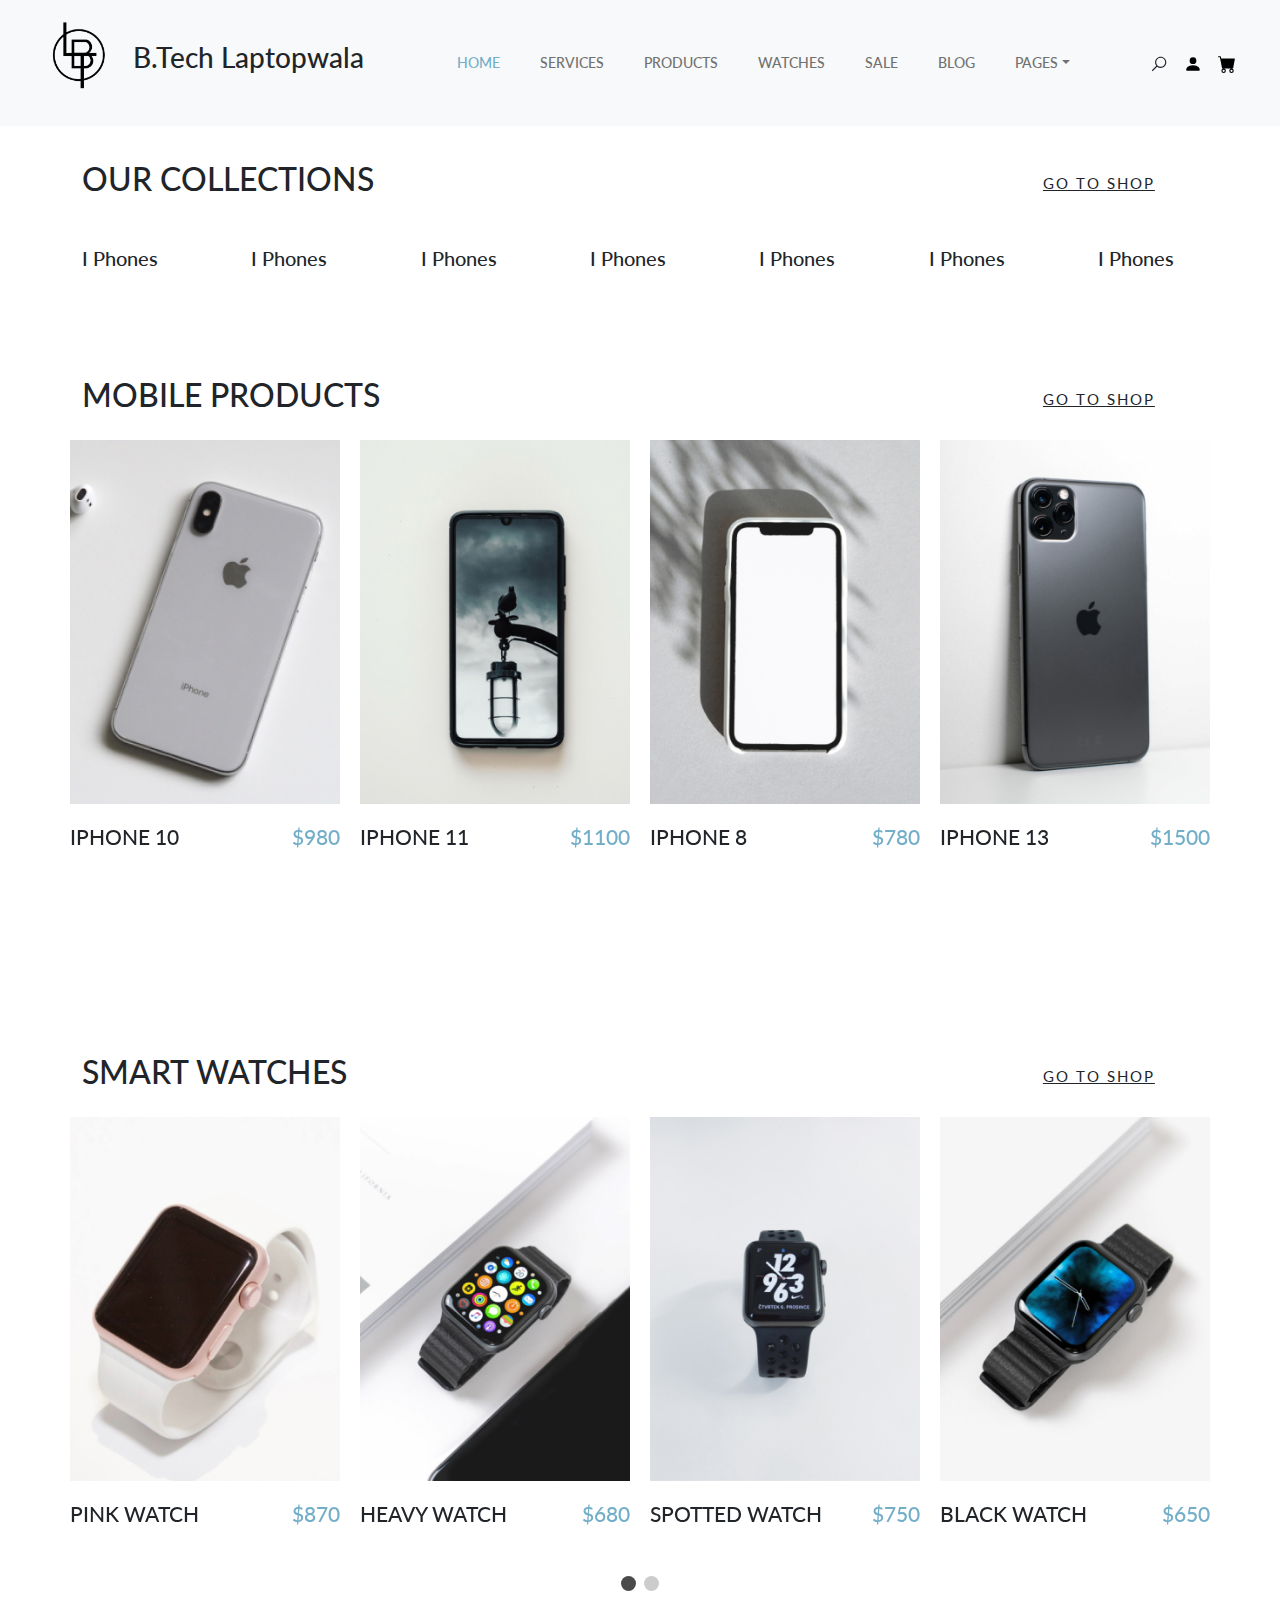
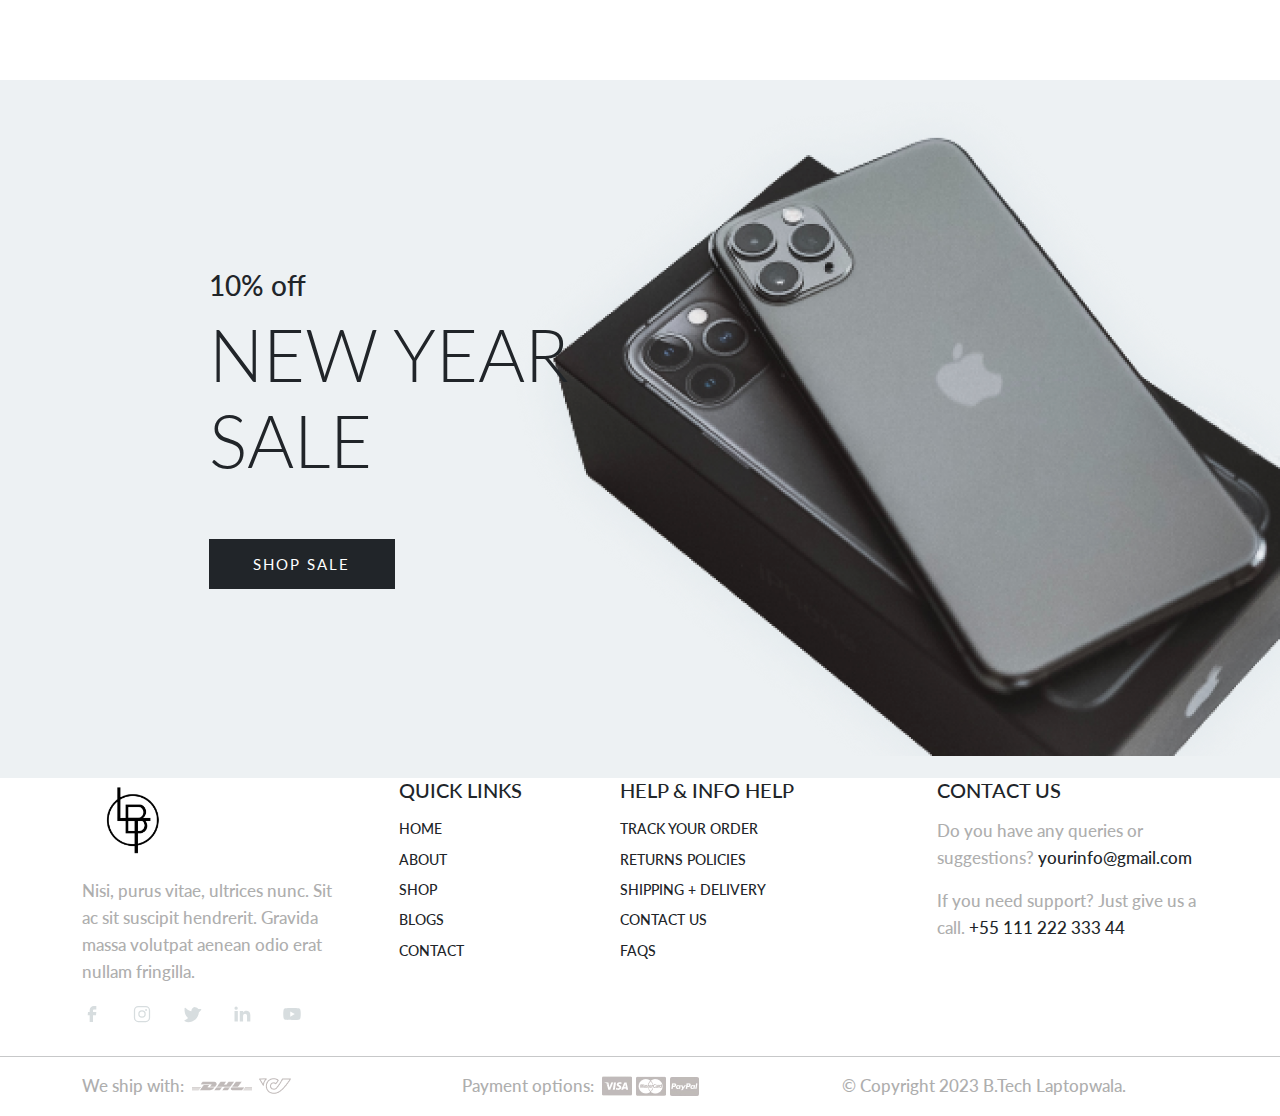
==== productList.html @ 46a58817 "product page updates" ====
<!DOCTYPE html>
<html>
  <head>
    <title>B.tech Laptopwala</title>
    <meta charset="utf-8" />
    <meta http-equiv="X-UA-Compatible" content="IE=edge" />
    <meta name="viewport" content="width=device-width, initial-scale=1.0" />
    <meta name="format-detection" content="telephone=no" />
    <meta name="apple-mobile-web-app-capable" content="yes" />
    <meta name="author" content="" />
    <meta name="keywords" content="" />
    <meta name="description" content="" />
    <link rel="stylesheet" type="text/css" href="css/bootstrap.min.css" />
    <link rel="stylesheet" type="text/css" href="style.css" />
    <link
      rel="stylesheet"
      href="https://cdn.jsdelivr.net/npm/swiper@9/swiper-bundle.min.css"
    />

    <link rel="preconnect" href="https://fonts.googleapis.com" />
    <link rel="preconnect" href="https://fonts.gstatic.com" crossorigin />
    <link
      href="https://fonts.googleapis.com/css2?family=Jost:wght@300;400;500&family=Lato:wght@300;400;700&display=swap"
      rel="stylesheet"
    />
    <!-- script
    ================================================== -->
    <script src="js/modernizr.js"></script>
  </head>
  <body
    data-bs-spy="scroll"
    data-bs-target="#navbar"
    data-bs-root-margin="0px 0px -40%"
    data-bs-smooth-scroll="true"
    tabindex="0"
  >
    <svg xmlns="http://www.w3.org/2000/svg" style="display: none">
      <symbol
        id="search"
        xmlns="http://www.w3.org/2000/svg"
        viewBox="0 0 32 32"
      >
        <title>Search</title>
        <path
          fill="currentColor"
          d="M19 3C13.488 3 9 7.488 9 13c0 2.395.84 4.59 2.25 6.313L3.281 27.28l1.439 1.44l7.968-7.969A9.922 9.922 0 0 0 19 23c5.512 0 10-4.488 10-10S24.512 3 19 3zm0 2c4.43 0 8 3.57 8 8s-3.57 8-8 8s-8-3.57-8-8s3.57-8 8-8z"
        />
      </symbol>
      <symbol xmlns="http://www.w3.org/2000/svg" id="user" viewBox="0 0 16 16">
        <path
          d="M3 14s-1 0-1-1 1-4 6-4 6 3 6 4-1 1-1 1H3Zm5-6a3 3 0 1 0 0-6 3 3 0 0 0 0 6Z"
        />
      </symbol>
      <symbol xmlns="http://www.w3.org/2000/svg" id="cart" viewBox="0 0 16 16">
        <path
          d="M0 1.5A.5.5 0 0 1 .5 1H2a.5.5 0 0 1 .485.379L2.89 3H14.5a.5.5 0 0 1 .491.592l-1.5 8A.5.5 0 0 1 13 12H4a.5.5 0 0 1-.491-.408L2.01 3.607 1.61 2H.5a.5.5 0 0 1-.5-.5zM5 12a2 2 0 1 0 0 4 2 2 0 0 0 0-4zm7 0a2 2 0 1 0 0 4 2 2 0 0 0 0-4zm-7 1a1 1 0 1 1 0 2 1 1 0 0 1 0-2zm7 0a1 1 0 1 1 0 2 1 1 0 0 1 0-2z"
        />
      </symbol>
      <svg
        xmlns="http://www.w3.org/2000/svg"
        id="chevron-left"
        viewBox="0 0 16 16"
      >
        <path
          fill-rule="evenodd"
          d="M11.354 1.646a.5.5 0 0 1 0 .708L5.707 8l5.647 5.646a.5.5 0 0 1-.708.708l-6-6a.5.5 0 0 1 0-.708l6-6a.5.5 0 0 1 .708 0z"
        />
      </svg>
      <symbol
        xmlns="http://www.w3.org/2000/svg"
        id="chevron-right"
        viewBox="0 0 16 16"
      >
        <path
          fill-rule="evenodd"
          d="M4.646 1.646a.5.5 0 0 1 .708 0l6 6a.5.5 0 0 1 0 .708l-6 6a.5.5 0 0 1-.708-.708L10.293 8 4.646 2.354a.5.5 0 0 1 0-.708z"
        />
      </symbol>
      <symbol
        xmlns="http://www.w3.org/2000/svg"
        id="cart-outline"
        viewBox="0 0 16 16"
      >
        <path
          d="M0 1.5A.5.5 0 0 1 .5 1H2a.5.5 0 0 1 .485.379L2.89 3H14.5a.5.5 0 0 1 .49.598l-1 5a.5.5 0 0 1-.465.401l-9.397.472L4.415 11H13a.5.5 0 0 1 0 1H4a.5.5 0 0 1-.491-.408L2.01 3.607 1.61 2H.5a.5.5 0 0 1-.5-.5zM3.102 4l.84 4.479 9.144-.459L13.89 4H3.102zM5 12a2 2 0 1 0 0 4 2 2 0 0 0 0-4zm7 0a2 2 0 1 0 0 4 2 2 0 0 0 0-4zm-7 1a1 1 0 1 1 0 2 1 1 0 0 1 0-2zm7 0a1 1 0 1 1 0 2 1 1 0 0 1 0-2z"
        />
      </symbol>
      <symbol
        xmlns="http://www.w3.org/2000/svg"
        id="quality"
        viewBox="0 0 16 16"
      >
        <path
          d="M9.669.864 8 0 6.331.864l-1.858.282-.842 1.68-1.337 1.32L2.6 6l-.306 1.854 1.337 1.32.842 1.68 1.858.282L8 12l1.669-.864 1.858-.282.842-1.68 1.337-1.32L13.4 6l.306-1.854-1.337-1.32-.842-1.68L9.669.864zm1.196 1.193.684 1.365 1.086 1.072L12.387 6l.248 1.506-1.086 1.072-.684 1.365-1.51.229L8 10.874l-1.355-.702-1.51-.229-.684-1.365-1.086-1.072L3.614 6l-.25-1.506 1.087-1.072.684-1.365 1.51-.229L8 1.126l1.356.702 1.509.229z"
        />
        <path
          d="M4 11.794V16l4-1 4 1v-4.206l-2.018.306L8 13.126 6.018 12.1 4 11.794z"
        />
      </symbol>
      <symbol
        xmlns="http://www.w3.org/2000/svg"
        id="price-tag"
        viewBox="0 0 16 16"
      >
        <path
          d="M6 4.5a1.5 1.5 0 1 1-3 0 1.5 1.5 0 0 1 3 0zm-1 0a.5.5 0 1 0-1 0 .5.5 0 0 0 1 0z"
        />
        <path
          d="M2 1h4.586a1 1 0 0 1 .707.293l7 7a1 1 0 0 1 0 1.414l-4.586 4.586a1 1 0 0 1-1.414 0l-7-7A1 1 0 0 1 1 6.586V2a1 1 0 0 1 1-1zm0 5.586 7 7L13.586 9l-7-7H2v4.586z"
        />
      </symbol>
      <symbol
        xmlns="http://www.w3.org/2000/svg"
        id="shield-plus"
        viewBox="0 0 16 16"
      >
        <path
          d="M5.338 1.59a61.44 61.44 0 0 0-2.837.856.481.481 0 0 0-.328.39c-.554 4.157.726 7.19 2.253 9.188a10.725 10.725 0 0 0 2.287 2.233c.346.244.652.42.893.533.12.057.218.095.293.118a.55.55 0 0 0 .101.025.615.615 0 0 0 .1-.025c.076-.023.174-.061.294-.118.24-.113.547-.29.893-.533a10.726 10.726 0 0 0 2.287-2.233c1.527-1.997 2.807-5.031 2.253-9.188a.48.48 0 0 0-.328-.39c-.651-.213-1.75-.56-2.837-.855C9.552 1.29 8.531 1.067 8 1.067c-.53 0-1.552.223-2.662.524zM5.072.56C6.157.265 7.31 0 8 0s1.843.265 2.928.56c1.11.3 2.229.655 2.887.87a1.54 1.54 0 0 1 1.044 1.262c.596 4.477-.787 7.795-2.465 9.99a11.775 11.775 0 0 1-2.517 2.453 7.159 7.159 0 0 1-1.048.625c-.28.132-.581.24-.829.24s-.548-.108-.829-.24a7.158 7.158 0 0 1-1.048-.625 11.777 11.777 0 0 1-2.517-2.453C1.928 10.487.545 7.169 1.141 2.692A1.54 1.54 0 0 1 2.185 1.43 62.456 62.456 0 0 1 5.072.56z"
        />
        <path
          d="M8 4.5a.5.5 0 0 1 .5.5v1.5H10a.5.5 0 0 1 0 1H8.5V9a.5.5 0 0 1-1 0V7.5H6a.5.5 0 0 1 0-1h1.5V5a.5.5 0 0 1 .5-.5z"
        />
      </symbol>
      <symbol
        xmlns="http://www.w3.org/2000/svg"
        id="star-fill"
        viewBox="0 0 16 16"
      >
        <path
          d="M3.612 15.443c-.386.198-.824-.149-.746-.592l.83-4.73L.173 6.765c-.329-.314-.158-.888.283-.95l4.898-.696L7.538.792c.197-.39.73-.39.927 0l2.184 4.327 4.898.696c.441.062.612.636.282.95l-3.522 3.356.83 4.73c.078.443-.36.79-.746.592L8 13.187l-4.389 2.256z"
        />
      </symbol>
      <symbol
        xmlns="http://www.w3.org/2000/svg"
        id="star-empty"
        viewBox="0 0 16 16"
      >
        <path
          d="M2.866 14.85c-.078.444.36.791.746.593l4.39-2.256 4.389 2.256c.386.198.824-.149.746-.592l-.83-4.73 3.522-3.356c.33-.314.16-.888-.282-.95l-4.898-.696L8.465.792a.513.513 0 0 0-.927 0L5.354 5.12l-4.898.696c-.441.062-.612.636-.283.95l3.523 3.356-.83 4.73zm4.905-2.767-3.686 1.894.694-3.957a.565.565 0 0 0-.163-.505L1.71 6.745l4.052-.576a.525.525 0 0 0 .393-.288L8 2.223l1.847 3.658a.525.525 0 0 0 .393.288l4.052.575-2.906 2.77a.565.565 0 0 0-.163.506l.694 3.957-3.686-1.894a.503.503 0 0 0-.461 0z"
        />
      </symbol>
      <symbol
        xmlns="http://www.w3.org/2000/svg"
        id="star-half"
        viewBox="0 0 16 16"
      >
        <path
          d="M5.354 5.119 7.538.792A.516.516 0 0 1 8 .5c.183 0 .366.097.465.292l2.184 4.327 4.898.696A.537.537 0 0 1 16 6.32a.548.548 0 0 1-.17.445l-3.523 3.356.83 4.73c.078.443-.36.79-.746.592L8 13.187l-4.389 2.256a.52.52 0 0 1-.146.05c-.342.06-.668-.254-.6-.642l.83-4.73L.173 6.765a.55.55 0 0 1-.172-.403.58.58 0 0 1 .085-.302.513.513 0 0 1 .37-.245l4.898-.696zM8 12.027a.5.5 0 0 1 .232.056l3.686 1.894-.694-3.957a.565.565 0 0 1 .162-.505l2.907-2.77-4.052-.576a.525.525 0 0 1-.393-.288L8.001 2.223 8 2.226v9.8z"
        />
      </symbol>
      <symbol xmlns="http://www.w3.org/2000/svg" id="quote" viewBox="0 0 24 24">
        <path
          fill="currentColor"
          d="m15 17l2-4h-4V6h7v7l-2 4h-3Zm-9 0l2-4H4V6h7v7l-2 4H6Z"
        />
      </symbol>
      <symbol
        xmlns="http://www.w3.org/2000/svg"
        id="facebook"
        viewBox="0 0 24 24"
      >
        <path
          fill="currentColor"
          d="M9.198 21.5h4v-8.01h3.604l.396-3.98h-4V7.5a1 1 0 0 1 1-1h3v-4h-3a5 5 0 0 0-5 5v2.01h-2l-.396 3.98h2.396v8.01Z"
        />
      </symbol>
      <symbol
        xmlns="http://www.w3.org/2000/svg"
        id="youtube"
        viewBox="0 0 32 32"
      >
        <path
          fill="currentColor"
          d="M29.41 9.26a3.5 3.5 0 0 0-2.47-2.47C24.76 6.2 16 6.2 16 6.2s-8.76 0-10.94.59a3.5 3.5 0 0 0-2.47 2.47A36.13 36.13 0 0 0 2 16a36.13 36.13 0 0 0 .59 6.74a3.5 3.5 0 0 0 2.47 2.47c2.18.59 10.94.59 10.94.59s8.76 0 10.94-.59a3.5 3.5 0 0 0 2.47-2.47A36.13 36.13 0 0 0 30 16a36.13 36.13 0 0 0-.59-6.74ZM13.2 20.2v-8.4l7.27 4.2Z"
        />
      </symbol>
      <symbol
        xmlns="http://www.w3.org/2000/svg"
        id="twitter"
        viewBox="0 0 256 256"
      >
        <path
          fill="currentColor"
          d="m245.66 77.66l-29.9 29.9C209.72 177.58 150.67 232 80 232c-14.52 0-26.49-2.3-35.58-6.84c-7.33-3.67-10.33-7.6-11.08-8.72a8 8 0 0 1 3.85-11.93c.26-.1 24.24-9.31 39.47-26.84a110.93 110.93 0 0 1-21.88-24.2c-12.4-18.41-26.28-50.39-22-98.18a8 8 0 0 1 13.65-4.92c.35.35 33.28 33.1 73.54 43.72V88a47.87 47.87 0 0 1 14.36-34.3A46.87 46.87 0 0 1 168.1 40a48.66 48.66 0 0 1 41.47 24H240a8 8 0 0 1 5.66 13.66Z"
        />
      </symbol>
      <symbol
        xmlns="http://www.w3.org/2000/svg"
        id="instagram"
        viewBox="0 0 256 256"
      >
        <path
          fill="currentColor"
          d="M128 80a48 48 0 1 0 48 48a48.05 48.05 0 0 0-48-48Zm0 80a32 32 0 1 1 32-32a32 32 0 0 1-32 32Zm48-136H80a56.06 56.06 0 0 0-56 56v96a56.06 56.06 0 0 0 56 56h96a56.06 56.06 0 0 0 56-56V80a56.06 56.06 0 0 0-56-56Zm40 152a40 40 0 0 1-40 40H80a40 40 0 0 1-40-40V80a40 40 0 0 1 40-40h96a40 40 0 0 1 40 40ZM192 76a12 12 0 1 1-12-12a12 12 0 0 1 12 12Z"
        />
      </symbol>
      <symbol
        xmlns="http://www.w3.org/2000/svg"
        id="linkedin"
        viewBox="0 0 24 24"
      >
        <path
          fill="currentColor"
          d="M6.94 5a2 2 0 1 1-4-.002a2 2 0 0 1 4 .002zM7 8.48H3V21h4V8.48zm6.32 0H9.34V21h3.94v-6.57c0-3.66 4.77-4 4.77 0V21H22v-7.93c0-6.17-7.06-5.94-8.72-2.91l.04-1.68z"
        />
      </symbol>
      <symbol
        xmlns="http://www.w3.org/2000/svg"
        id="nav-icon"
        viewBox="0 0 16 16"
      >
        <path
          d="M14 10.5a.5.5 0 0 0-.5-.5h-3a.5.5 0 0 0 0 1h3a.5.5 0 0 0 .5-.5zm0-3a.5.5 0 0 0-.5-.5h-7a.5.5 0 0 0 0 1h7a.5.5 0 0 0 .5-.5zm0-3a.5.5 0 0 0-.5-.5h-11a.5.5 0 0 0 0 1h11a.5.5 0 0 0 .5-.5z"
        />
      </symbol>
      <symbol xmlns="http://www.w3.org/2000/svg" id="close" viewBox="0 0 16 16">
        <path
          d="M2.146 2.854a.5.5 0 1 1 .708-.708L8 7.293l5.146-5.147a.5.5 0 0 1 .708.708L8.707 8l5.147 5.146a.5.5 0 0 1-.708.708L8 8.707l-5.146 5.147a.5.5 0 0 1-.708-.708L7.293 8 2.146 2.854Z"
        />
      </symbol>
      <symbol
        xmlns="http://www.w3.org/2000/svg"
        id="navbar-icon"
        viewBox="0 0 16 16"
      >
        <path
          d="M14 10.5a.5.5 0 0 0-.5-.5h-3a.5.5 0 0 0 0 1h3a.5.5 0 0 0 .5-.5zm0-3a.5.5 0 0 0-.5-.5h-7a.5.5 0 0 0 0 1h7a.5.5 0 0 0 .5-.5zm0-3a.5.5 0 0 0-.5-.5h-11a.5.5 0 0 0 0 1h11a.5.5 0 0 0 .5-.5z"
        />
      </symbol>
    </svg>

    <div class="search-popup">
      <div class="search-popup-container">
        <form role="search" method="get" class="search-form" action="">
          <input
            type="search"
            id="search-form"
            class="search-field"
            placeholder="Type and press enter"
            value=""
            name="s"
          />
          <button type="submit" class="search-submit">
            <svg class="search"><use xlink:href="#search"></use></svg>
          </button>
        </form>

        <h5 class="cat-list-title">Browse Categories</h5>

        <ul class="cat-list">
          <li class="cat-list-item">
            <a href="#" title="Mobile Phones">Mobile Phones</a>
          </li>
          <li class="cat-list-item">
            <a href="#" title="Smart Watches">Smart Watches</a>
          </li>
          <li class="cat-list-item">
            <a href="#" title="Headphones">Headphones</a>
          </li>
          <li class="cat-list-item">
            <a href="#" title="Accessories">Accessories</a>
          </li>
          <li class="cat-list-item">
            <a href="#" title="Monitors">Monitors</a>
          </li>
          <li class="cat-list-item">
            <a href="#" title="Speakers">Speakers</a>
          </li>
          <li class="cat-list-item">
            <a href="#" title="Memory Cards">Memory Cards</a>
          </li>
        </ul>
      </div>
    </div>

    <header
      id="header"
      class="site-header header-scrolled position-fixed text-black bg-light"
    >
      <nav id="header-nav" class="navbar navbar-expand-lg px-3">
        <div class="container-fluid">
          <a class="navbar-brand" href="index.html">
            <img src="images/main-logo.png" class="logo" style="width: 100px" />
            <h3 class="logo-text d-inline">B.Tech Laptopwala</h3>
          </a>
          <button
            class="navbar-toggler d-flex d-lg-none order-3 p-2"
            type="button"
            data-bs-toggle="offcanvas"
            data-bs-target="#bdNavbar"
            aria-controls="bdNavbar"
            aria-expanded="false"
            aria-label="Toggle navigation"
          >
            <svg class="navbar-icon">
              <use xlink:href="#navbar-icon"></use>
            </svg>
          </button>
          <div
            class="offcanvas offcanvas-end"
            tabindex="-1"
            id="bdNavbar"
            aria-labelledby="bdNavbarOffcanvasLabel"
          >
            <div class="offcanvas-header px-4 pb-0">
              <a class="navbar-brand" href="index.html" style="width: 100px">
                <img
                  src="images/main-logo.png"
                  class="logo"
                  style="width: 100px"
                />
              </a>
              <button
                type="button"
                class="btn-close btn-close-black"
                data-bs-dismiss="offcanvas"
                aria-label="Close"
                data-bs-target="#bdNavbar"
              ></button>
            </div>
            <div class="offcanvas-body">
              <ul
                id="navbar"
                class="navbar-nav text-uppercase justify-content-end align-items-center flex-grow-1 pe-3"
              >
                <li class="nav-item">
                  <a class="nav-link me-4 active" href="#billboard">Home</a>
                </li>
                <li class="nav-item">
                  <a class="nav-link me-4" href="#company-services">Services</a>
                </li>
                <li class="nav-item">
                  <a class="nav-link me-4" href="#mobile-products">Products</a>
                </li>
                <li class="nav-item">
                  <a class="nav-link me-4" href="#smart-watches">Watches</a>
                </li>
                <li class="nav-item">
                  <a class="nav-link me-4" href="#yearly-sale">Sale</a>
                </li>
                <li class="nav-item">
                  <a class="nav-link me-4" href="#latest-blog">Blog</a>
                </li>
                <li class="nav-item dropdown">
                  <a
                    class="nav-link me-4 dropdown-toggle link-dark"
                    data-bs-toggle="dropdown"
                    href="#"
                    role="button"
                    aria-expanded="false"
                    >Pages</a
                  >
                  <ul class="dropdown-menu">
                    <li>
                      <a href="about.html" class="dropdown-item">About</a>
                    </li>
                    <li>
                      <a href="blog.html" class="dropdown-item">Blog</a>
                    </li>
                    <li>
                      <a href="shop.html" class="dropdown-item">Shop</a>
                    </li>
                    <li>
                      <a href="cart.html" class="dropdown-item">Cart</a>
                    </li>
                    <li>
                      <a href="checkout.html" class="dropdown-item">Checkout</a>
                    </li>
                    <li>
                      <a href="single-post.html" class="dropdown-item"
                        >Single Post</a
                      >
                    </li>
                    <li>
                      <a href="single-product.html" class="dropdown-item"
                        >Single Product</a
                      >
                    </li>
                    <li>
                      <a href="contact.html" class="dropdown-item">Contact</a>
                    </li>
                  </ul>
                </li>
                <li class="nav-item">
                  <div class="user-items ps-5">
                    <ul class="d-flex justify-content-end list-unstyled">
                      <li class="search-item pe-3">
                        <a href="#" class="search-button">
                          <svg class="search">
                            <use xlink:href="#search"></use>
                          </svg>
                        </a>
                      </li>
                      <li class="pe-3">
                        <a href="#">
                          <svg class="user">
                            <use xlink:href="#user"></use>
                          </svg>
                        </a>
                      </li>
                      <li>
                        <a href="cart.html">
                          <svg class="cart">
                            <use xlink:href="#cart"></use>
                          </svg>
                        </a>
                      </li>
                    </ul>
                  </div>
                </li>
              </ul>
            </div>
          </div>
        </div>
      </nav>
    </header>
    <div style="width: 100%; height: 160px"></div>
    <section
      id="mobile-products"
      class="product-store position-relative padding-large no-padding-top"
    >
      <div class="container">
        <div class="row">
          <div class="display-header d-flex justify-content-between pb-3">
            <h2 class="display-7 text-dark text-uppercase">Our Collections</h2>
            <div class="btn-right">
              <a
                href="shop.html"
                class="btn btn-medium btn-normal text-uppercase"
                >Go to Shop</a
              >
            </div>
          </div>
          <div class="d-flex justify-content-between">
            <div class="me-4">
              <img
                src="https://i.guim.co.uk/img/media/18badfc0b64b09f917fd14bbe47d73fd92feeb27/189_335_5080_3048/master/5080.jpg?width=1200&height=1200&quality=85&auto=format&fit=crop&s=1562112c7a64da36ae0a5e75075a0d12"
                alt=""
                class="img-fluid rounded-circle"
                style="width: 150px"
              />
              <h5 class="text-center">I Phones</h5>
            </div>
            <div class="me-4">
              <img
                src="https://i.guim.co.uk/img/media/18badfc0b64b09f917fd14bbe47d73fd92feeb27/189_335_5080_3048/master/5080.jpg?width=1200&height=1200&quality=85&auto=format&fit=crop&s=1562112c7a64da36ae0a5e75075a0d12"
                alt=""
                class="img-fluid rounded-circle"
                style="width: 150px"
              />
              <h5 class="text-center">I Phones</h5>
            </div>
            <div class="me-4">
              <img
                src="https://i.guim.co.uk/img/media/18badfc0b64b09f917fd14bbe47d73fd92feeb27/189_335_5080_3048/master/5080.jpg?width=1200&height=1200&quality=85&auto=format&fit=crop&s=1562112c7a64da36ae0a5e75075a0d12"
                alt=""
                class="img-fluid rounded-circle"
                style="width: 150px"
              />
              <h5 class="text-center">I Phones</h5>
            </div>
            <div class="me-4">
              <img
                src="https://i.guim.co.uk/img/media/18badfc0b64b09f917fd14bbe47d73fd92feeb27/189_335_5080_3048/master/5080.jpg?width=1200&height=1200&quality=85&auto=format&fit=crop&s=1562112c7a64da36ae0a5e75075a0d12"
                alt=""
                class="img-fluid rounded-circle"
                style="width: 150px"
              />
              <h5 class="text-center">I Phones</h5>
            </div>
            <div class="me-4">
              <img
                src="https://i.guim.co.uk/img/media/18badfc0b64b09f917fd14bbe47d73fd92feeb27/189_335_5080_3048/master/5080.jpg?width=1200&height=1200&quality=85&auto=format&fit=crop&s=1562112c7a64da36ae0a5e75075a0d12"
                alt=""
                class="img-fluid rounded-circle"
                style="width: 150px"
              />
              <h5 class="text-center">I Phones</h5>
            </div>
            <div class="me-4">
              <img
                src="https://i.guim.co.uk/img/media/18badfc0b64b09f917fd14bbe47d73fd92feeb27/189_335_5080_3048/master/5080.jpg?width=1200&height=1200&quality=85&auto=format&fit=crop&s=1562112c7a64da36ae0a5e75075a0d12"
                alt=""
                class="img-fluid rounded-circle"
                style="width: 150px"
              />
              <h5 class="text-center">I Phones</h5>
            </div>
            <div class="me-4">
              <img
                src="https://i.guim.co.uk/img/media/18badfc0b64b09f917fd14bbe47d73fd92feeb27/189_335_5080_3048/master/5080.jpg?width=1200&height=1200&quality=85&auto=format&fit=crop&s=1562112c7a64da36ae0a5e75075a0d12"
                alt=""
                class="img-fluid rounded-circle"
                style="width: 150px"
              />
              <h5 class="text-center">I Phones</h5>
            </div>
          </div>
        </div>
      </div>
      <div class="swiper-pagination position-absolute text-center"></div>
    </section>
    <section
      id="mobile-products"
      class="product-store position-relative padding-large no-padding-top"
    >
      <div class="container">
        <div class="row">
          <div class="display-header d-flex justify-content-between pb-3">
            <h2 class="display-7 text-dark text-uppercase">Mobile Products</h2>
            <div class="btn-right">
              <a
                href="shop.html"
                class="btn btn-medium btn-normal text-uppercase"
                >Go to Shop</a
              >
            </div>
          </div>
          <div class="swiper product-swiper">
            <div class="swiper-wrapper">
              <div class="swiper-slide">
                <div class="product-card position-relative">
                  <div class="image-holder">
                    <img
                      src="images/product-item1.jpg"
                      alt="product-item"
                      class="img-fluid"
                    />
                  </div>
                  <div class="cart-concern position-absolute">
                    <div class="cart-button d-flex">
                      <a href="#" class="btn btn-medium btn-black"
                        >Add to Cart
                        <svg class="cart-outline">
                          <use xlink:href="#cart-outline"></use></svg
                      ></a>
                    </div>
                  </div>
                  <div
                    class="card-detail d-flex justify-content-between align-items-baseline pt-3"
                  >
                    <h3 class="card-title text-uppercase">
                      <a href="#">Iphone 10</a>
                    </h3>
                    <span class="item-price text-primary">$980</span>
                  </div>
                </div>
              </div>
              <div class="swiper-slide">
                <div class="product-card position-relative">
                  <div class="image-holder">
                    <img
                      src="images/product-item2.jpg"
                      alt="product-item"
                      class="img-fluid"
                    />
                  </div>
                  <div class="cart-concern position-absolute">
                    <div class="cart-button d-flex">
                      <a href="#" class="btn btn-medium btn-black"
                        >Add to Cart<svg class="cart-outline">
                          <use xlink:href="#cart-outline"></use></svg
                      ></a>
                    </div>
                  </div>
                  <div
                    class="card-detail d-flex justify-content-between align-items-baseline pt-3"
                  >
                    <h3 class="card-title text-uppercase">
                      <a href="#">Iphone 11</a>
                    </h3>
                    <span class="item-price text-primary">$1100</span>
                  </div>
                </div>
              </div>
              <div class="swiper-slide">
                <div class="product-card position-relative">
                  <div class="image-holder">
                    <img
                      src="images/product-item3.jpg"
                      alt="product-item"
                      class="img-fluid"
                    />
                  </div>
                  <div class="cart-concern position-absolute">
                    <div class="cart-button d-flex">
                      <a href="#" class="btn btn-medium btn-black"
                        >Add to Cart<svg class="cart-outline">
                          <use xlink:href="#cart-outline"></use></svg
                      ></a>
                    </div>
                  </div>
                  <div
                    class="card-detail d-flex justify-content-between align-items-baseline pt-3"
                  >
                    <h3 class="card-title text-uppercase">
                      <a href="#">Iphone 8</a>
                    </h3>
                    <span class="item-price text-primary">$780</span>
                  </div>
                </div>
              </div>
              <div class="swiper-slide">
                <div class="product-card position-relative">
                  <div class="image-holder">
                    <img
                      src="images/product-item4.jpg"
                      alt="product-item"
                      class="img-fluid"
                    />
                  </div>
                  <div class="cart-concern position-absolute">
                    <div class="cart-button d-flex">
                      <a href="#" class="btn btn-medium btn-black"
                        >Add to Cart<svg class="cart-outline">
                          <use xlink:href="#cart-outline"></use></svg
                      ></a>
                    </div>
                  </div>
                  <div
                    class="card-detail d-flex justify-content-between align-items-baseline pt-3"
                  >
                    <h3 class="card-title text-uppercase">
                      <a href="#">Iphone 13</a>
                    </h3>
                    <span class="item-price text-primary">$1500</span>
                  </div>
                </div>
              </div>
              <div class="swiper-slide">
                <div class="product-card position-relative">
                  <div class="image-holder">
                    <img
                      src="images/product-item5.jpg"
                      alt="product-item"
                      class="img-fluid"
                    />
                  </div>
                  <div class="cart-concern position-absolute">
                    <div class="cart-button d-flex">
                      <a href="#" class="btn btn-medium btn-black"
                        >Add to Cart<svg class="cart-outline">
                          <use xlink:href="#cart-outline"></use></svg
                      ></a>
                    </div>
                  </div>
                  <div
                    class="card-detail d-flex justify-content-between align-items-baseline pt-3"
                  >
                    <h3 class="card-title text-uppercase">
                      <a href="#">Iphone 12</a>
                    </h3>
                    <span class="item-price text-primary">$1300</span>
                  </div>
                </div>
              </div>
            </div>
          </div>
        </div>
      </div>
      <div class="swiper-pagination position-absolute text-center"></div>
    </section>
    <section
      id="smart-watches"
      class="product-store padding-large position-relative"
    >
      <div class="container">
        <div class="row">
          <div class="display-header d-flex justify-content-between pb-3">
            <h2 class="display-7 text-dark text-uppercase">Smart Watches</h2>
            <div class="btn-right">
              <a
                href="shop.html"
                class="btn btn-medium btn-normal text-uppercase"
                >Go to Shop</a
              >
            </div>
          </div>
          <div class="swiper product-watch-swiper">
            <div class="swiper-wrapper">
              <div class="swiper-slide">
                <div class="product-card position-relative">
                  <div class="image-holder">
                    <img
                      src="images/product-item6.jpg"
                      alt="product-item"
                      class="img-fluid"
                    />
                  </div>
                  <div class="cart-concern position-absolute">
                    <div class="cart-button d-flex">
                      <a href="#" class="btn btn-medium btn-black"
                        >Add to Cart<svg class="cart-outline">
                          <use xlink:href="#cart-outline"></use></svg
                      ></a>
                    </div>
                  </div>
                  <div
                    class="card-detail d-flex justify-content-between align-items-baseline pt-3"
                  >
                    <h3 class="card-title text-uppercase">
                      <a href="#">Pink watch</a>
                    </h3>
                    <span class="item-price text-primary">$870</span>
                  </div>
                </div>
              </div>
              <div class="swiper-slide">
                <div class="product-card position-relative">
                  <div class="image-holder">
                    <img
                      src="images/product-item7.jpg"
                      alt="product-item"
                      class="img-fluid"
                    />
                  </div>
                  <div class="cart-concern position-absolute">
                    <div class="cart-button d-flex">
                      <a href="#" class="btn btn-medium btn-black"
                        >Add to Cart<svg class="cart-outline">
                          <use xlink:href="#cart-outline"></use></svg
                      ></a>
                    </div>
                  </div>
                  <div
                    class="card-detail d-flex justify-content-between align-items-baseline pt-3"
                  >
                    <h3 class="card-title text-uppercase">
                      <a href="#">Heavy watch</a>
                    </h3>
                    <span class="item-price text-primary">$680</span>
                  </div>
                </div>
              </div>
              <div class="swiper-slide">
                <div class="product-card position-relative">
                  <div class="image-holder">
                    <img
                      src="images/product-item8.jpg"
                      alt="product-item"
                      class="img-fluid"
                    />
                  </div>
                  <div class="cart-concern position-absolute">
                    <div class="cart-button d-flex">
                      <a href="#" class="btn btn-medium btn-black"
                        >Add to Cart<svg class="cart-outline">
                          <use xlink:href="#cart-outline"></use></svg
                      ></a>
                    </div>
                  </div>
                  <div
                    class="card-detail d-flex justify-content-between align-items-baseline pt-3"
                  >
                    <h3 class="card-title text-uppercase">
                      <a href="#">spotted watch</a>
                    </h3>
                    <span class="item-price text-primary">$750</span>
                  </div>
                </div>
              </div>
              <div class="swiper-slide">
                <div class="product-card position-relative">
                  <div class="image-holder">
                    <img
                      src="images/product-item9.jpg"
                      alt="product-item"
                      class="img-fluid"
                    />
                  </div>
                  <div class="cart-concern position-absolute">
                    <div class="cart-button d-flex">
                      <a href="#" class="btn btn-medium btn-black"
                        >Add to Cart<svg class="cart-outline">
                          <use xlink:href="#cart-outline"></use></svg
                      ></a>
                    </div>
                  </div>
                  <div
                    class="card-detail d-flex justify-content-between align-items-baseline pt-3"
                  >
                    <h3 class="card-title text-uppercase">
                      <a href="#">black watch</a>
                    </h3>
                    <span class="item-price text-primary">$650</span>
                  </div>
                </div>
              </div>
              <div class="swiper-slide">
                <div class="product-card position-relative">
                  <div class="image-holder">
                    <img
                      src="images/product-item10.jpg"
                      alt="product-item"
                      class="img-fluid"
                    />
                  </div>
                  <div class="cart-concern position-absolute">
                    <div class="cart-button d-flex">
                      <a href="#" class="btn btn-medium btn-black"
                        >Add to Cart<svg class="cart-outline">
                          <use xlink:href="#cart-outline"></use></svg
                      ></a>
                    </div>
                  </div>
                  <div class="card-detail d-flex justify-content-between pt-3">
                    <h3 class="card-title text-uppercase">
                      <a href="#">black watch</a>
                    </h3>
                    <span class="item-price text-primary">$750</span>
                  </div>
                </div>
              </div>
            </div>
          </div>
        </div>
      </div>
      <div class="swiper-pagination position-absolute text-center"></div>
    </section>
    <section
      id="yearly-sale"
      class="bg-light-blue overflow-hidden mt-5 padding-xlarge"
      style="
        background-image: url('images/single-image1.png');
        background-position: right;
        background-repeat: no-repeat;
      "
    >
      <div class="row d-flex flex-wrap align-items-center">
        <div class="col-md-6 col-sm-12">
          <div class="text-content offset-4 padding-medium">
            <h3>10% off</h3>
            <h2 class="display-2 pb-5 text-uppercase text-dark">
              New year sale
            </h2>
            <a
              href="shop.html"
              class="btn btn-medium btn-dark text-uppercase btn-rounded-none"
              >Shop Sale</a
            >
          </div>
        </div>
        <div class="col-md-6 col-sm-12"></div>
      </div>
    </section>

    <footer id="footer" class="overflow-hidden">
      <div class="container">
        <div class="row">
          <div class="footer-top-area">
            <div class="row d-flex flex-wrap justify-content-between">
              <div class="col-lg-3 col-sm-6">
                <div class="footer-menu">
                  <img
                    src="images/main-logo.png"
                    alt="logo"
                    style="width: 100px"
                  />
                  <p>
                    Nisi, purus vitae, ultrices nunc. Sit ac sit suscipit
                    hendrerit. Gravida massa volutpat aenean odio erat nullam
                    fringilla.
                  </p>
                  <div class="social-links">
                    <ul class="d-flex list-unstyled">
                      <li>
                        <a href="#">
                          <svg class="facebook">
                            <use xlink:href="#facebook" />
                          </svg>
                        </a>
                      </li>
                      <li>
                        <a href="#">
                          <svg class="instagram">
                            <use xlink:href="#instagram" />
                          </svg>
                        </a>
                      </li>
                      <li>
                        <a href="#">
                          <svg class="twitter">
                            <use xlink:href="#twitter" />
                          </svg>
                        </a>
                      </li>
                      <li>
                        <a href="#">
                          <svg class="linkedin">
                            <use xlink:href="#linkedin" />
                          </svg>
                        </a>
                      </li>
                      <li>
                        <a href="#">
                          <svg class="youtube">
                            <use xlink:href="#youtube" />
                          </svg>
                        </a>
                      </li>
                    </ul>
                  </div>
                </div>
              </div>
              <div class="col-lg-2 col-sm-6 pb-3">
                <div class="footer-menu text-uppercase">
                  <h5 class="widget-title pb-2">Quick Links</h5>
                  <ul class="menu-list list-unstyled text-uppercase">
                    <li class="menu-item pb-2">
                      <a href="#">Home</a>
                    </li>
                    <li class="menu-item pb-2">
                      <a href="#">About</a>
                    </li>
                    <li class="menu-item pb-2">
                      <a href="#">Shop</a>
                    </li>
                    <li class="menu-item pb-2">
                      <a href="#">Blogs</a>
                    </li>
                    <li class="menu-item pb-2">
                      <a href="#">Contact</a>
                    </li>
                  </ul>
                </div>
              </div>
              <div class="col-lg-3 col-sm-6 pb-3">
                <div class="footer-menu text-uppercase">
                  <h5 class="widget-title pb-2">Help & Info Help</h5>
                  <ul class="menu-list list-unstyled">
                    <li class="menu-item pb-2">
                      <a href="#">Track Your Order</a>
                    </li>
                    <li class="menu-item pb-2">
                      <a href="#">Returns Policies</a>
                    </li>
                    <li class="menu-item pb-2">
                      <a href="#">Shipping + Delivery</a>
                    </li>
                    <li class="menu-item pb-2">
                      <a href="#">Contact Us</a>
                    </li>
                    <li class="menu-item pb-2">
                      <a href="#">Faqs</a>
                    </li>
                  </ul>
                </div>
              </div>
              <div class="col-lg-3 col-sm-6 pb-3">
                <div class="footer-menu contact-item">
                  <h5 class="widget-title text-uppercase pb-2">Contact Us</h5>
                  <p>
                    Do you have any queries or suggestions?
                    <a href="mailto:">yourinfo@gmail.com</a>
                  </p>
                  <p>
                    If you need support? Just give us a call.
                    <a href="">+55 111 222 333 44</a>
                  </p>
                </div>
              </div>
            </div>
          </div>
        </div>
      </div>
      <hr />
    </footer>
    <div id="footer-bottom">
      <div class="container">
        <div class="row d-flex flex-wrap justify-content-between">
          <div class="col-md-4 col-sm-6">
            <div class="Shipping d-flex">
              <p>We ship with:</p>
              <div class="card-wrap ps-2">
                <img src="images/dhl.png" alt="visa" />
                <img src="images/shippingcard.png" alt="mastercard" />
              </div>
            </div>
          </div>
          <div class="col-md-4 col-sm-6">
            <div class="payment-method d-flex">
              <p>Payment options:</p>
              <div class="card-wrap ps-2">
                <img src="images/visa.jpg" alt="visa" />
                <img src="images/mastercard.jpg" alt="mastercard" />
                <img src="images/paypal.jpg" alt="paypal" />
              </div>
            </div>
          </div>
          <div class="col-md-4 col-sm-6">
            <div class="copyright">
              <p>© Copyright 2023 B.Tech Laptopwala.</p>
            </div>
          </div>
        </div>
      </div>
    </div>

    <script src="js/jquery-1.11.0.min.js"></script>
    <script src="https://cdn.jsdelivr.net/npm/swiper/swiper-bundle.min.js"></script>
    <script type="text/javascript" src="js/bootstrap.bundle.min.js"></script>
    <script type="text/javascript" src="js/plugins.js"></script>
    <script type="text/javascript" src="js/script.js"></script>
  </body>
</html>
---- style.css ----
/*
Theme Name: Ministore
Theme URI: 
Author: 
Author URI: 
Description: Ministore is specially designed product packaged for Ministore by Moksha.
Version: 
*/

/*--------------------------------------------------------------
This is main CSS file that contains custom style rules used in this template
--------------------------------------------------------------*/

/*------------------------------------*\
    Table of contents
\*------------------------------------*/

/*------------------------------------------------

CSS STRUCTURE:

    
/*--------------------------------------------------------------
/** 1. VARIABLES
--------------------------------------------------------------*/
:root {
  --accent-color:             #717171;
  --white-color:              #fff;
  --black-color:              #000;
  --gray-color:               #F3F3F3;
  --gray-color-300:           #D8D8D8;
  --gray-color-500:           #AEAEAE;
  --gray-color-800:           #3A3A3A;
  --light-gray-color:         #D7DDDF;
  --primary-color:            #72AEC8;
  --bs-primary-rgb:           114,174,200;
  --light-color:              #f8f9fa;
  --dark-color:               #212529;
  --light-blue-color:         #EDF1F3;
  --navbar-color-color:       #131814;
  --swiper-theme-color:       #4A4A4A;
  --swiper-pagination-color:  #4A4A4A;

}

/* on mobile devices below 600px
 */
@media screen and (max-width: 600px) {
    :root {
        --header-height : 100px;
        --header-height-min   : 80px;
    }
}

/* Fonts */
:root {
    --body-font           : "Lato", sans-serif;
    --heading-font        : "Jost", sans-serif;
}

/*----------------------------------------------*/
/* 1 GENERAL TYPOGRAPHY */
/*----------------------------------------------*/

/* 1.1 General Styles
/*----------------------------------------------*/
*, *::before, *::after {
  -webkit-box-sizing: border-box;
  -moz-box-sizing: border-box;
  box-sizing: border-box;
}
html {
  box-sizing: border-box;
}
body {
  font-family: var(--body-font);
  font-size: 14px;
  font-weight: 500;
  line-height: 1.6;
  margin: 0;
}
p {
  font-size: 1.2em;
  color: var(--gray-color-500);
}
ul.inner-list li {
   font-size: 1.2em;
}
a {
  color: var(--dark-color);
  text-decoration: none;
  transition: 0.3s color ease-out;
}
a.light {
  color: var(--light-color);
}
a:hover {
  text-decoration: none;
  color: var(--primary-color);
}

/*------------ Background Color -----------*/
.bg-gray {
    background: var(--gray-color);
}
.bg-dark {
    background: var(--dark-color);
}
.bg-light {
    background: var(--light-color);
}
.bg-light-blue {
    background: var(--light-blue-color);
}

/* - Section Padding
--------------------------------------------------------------*/
.padding-xsmall {
  padding-top: 0.5em;
  padding-bottom: 0.5em;
}
.padding-small {
  padding-top: 2em;
  padding-bottom: 2em;
}
.padding-medium {
  padding-top: 4em;
  padding-bottom: 4em;
}
.padding-large {
  padding-top: 7em;
  padding-bottom: 7em;
}
.padding-xlarge {
  padding-top: 9.5em;
  padding-bottom: 9.5em;
}

/* no padding */
.no-padding-top {
  padding-top: 0 !important;
}
.no-padding-right {
  padding-right: 0 !important;
}
.no-padding-bottom {
  padding-bottom: 0 !important;
}
.no-padding-left {
  padding-left: 0 !important;
}
.no-padding-tb {
  padding-top: 0 !important;
  padding-bottom: 0 !important;
}
.no-padding-lr {
  padding-left: 0 !important;
  padding-right: 0 !important;
}
.no-gutter {
  padding: 0 !important;
}

/* no padding and margin */
.no-padding {
  padding: 0 !important;
}
.no-margin {
  margin: 0 !important;
}

/* - Section margin
--------------------------------------------------------------*/
.margin-small {
  margin-top: 3em;
  margin-bottom: 3em;
}
.margin-medium {
  margin-top: 5em;
  margin-bottom: 5em;
}
.margin-large {
  margin-top: 7em;
  margin-bottom: 7em;
}
.margin-xlarge {
  margin-top: 9em;
  margin-bottom: 9em;
}

@media only screen and (max-width: 768px) {
  .margin-small,
  .margin-medium,
  .margin-large {
    margin-top: 1em;
    margin-bottom: 1em;
  }
}


/* - Section Title
--------------------------------------------------------------*/
h3.card-title,
h3.cart-title {
   font-size: 1.5em;
}

/* - Section width
--------------------------------------------------------------*/
.u-full-width {
    width: 100%;
    border: none;
}

/*--------------------------------------------------------------
/** 2.10 Buttons
--------------------------------------------------------------*/
/* - Button Sizes
------------------------------------------------------------- */
.btn.btn-small {
  padding: 0.8em 1.8em;
  font-size: 0.65em;
}
.btn.btn-medium {
  padding: 0.8em 2.8em;
  font-size: 1.1em;
  letter-spacing: 2px;
}
.btn.btn-large {
  padding: 2.4em 5.1em;
  font-size: 1.8em;
}

/* - Button Shapes
------------------------------------------------------------- */
.btn.btn-rounded,
.btn.btn-rounded::after {
  border-radius: 6px;
}
.btn.btn-pill,
.btn.btn-pill::after {
  border-radius: 2em;
}
/* button outline */
.btn.btn-outline-dark,
.btn.btn-outline-light,
.btn.btn-outline-accent {
  background: transparent;
  text-shadow: none;
  box-shadow: none;
}
.btn.btn-outline-dark:hover::after,
.btn.btn-outline-light:hover::after {
  background-color: transparent;
}
.btn.btn-outline-dark {
  border-color: rgba(0,0,0,1);
  color: var(--dark-color);
}
.btn.btn-outline-dark:hover {
  background: var(--dark-color);
  color: var(--light-color);
}
.btn.btn-outline-light {
  border-color: rgba(255,255,255,0.5);
  color: var(--light-color);
}
.btn.btn-outline-light:hover {
  background: var(--primary-color);
  color: var(--light-color);
  border-color: var(--primary-color);
}
.btn.btn-outline-accent {
  background: transparent;
  border-color: var(--accent-color);
  color: var(--dark-color);
}
.btn.btn-outline-accent:hover {
  border-color: var(--dark-color);
  color: var(--dark-color) !important;
}
.btn.btn-full {
  display: block;
  margin: .85em 0;
  width: 100%;
  letter-spacing: 0.12em;
}

/* no border radius */
.btn-rounded-none,
.btn-rounded-none::after {
  border-radius: 0;
}

/* - Buttons Color Scheme
------------------------------------------------------------- */
.btn.btn-normal {
  text-decoration: underline;
  border: none;
}
.btn.btn-normal:hover {
  text-decoration: none;
}
.btn.btn-accent {
  color: var(--light-color);
  background-color: var(--accent-color);
  border: none;
}
.btn.btn-accent:hover {
  color: var(--light-color) !important;
  background-color: var(--primary-color);
}
.btn.btn-black {
  background-color: var(--dark-color);
  color: var(--light-color);
  border: none;
}
.btn.btn-black:hover {
  background-color: var(--primary-color);
  color: var(--light-color);
}
.btn.btn-light {
  background-color: var(--light-color);
  color: var(--dark-color);
  border: none;
}
.btn.btn-light:hover {
  background-color: var(--primary-color);
  color: var(--light-color);
}
.btn.btn-primary {
  background: var(--primary-color);
  color: var(--light-color);
  border: none;
}
.btn.btn-primary:hover {
  background-color: var(--dark-color);
  color: var(--light-color);
}

/* - Buttons Aligns
------------------------------------------------------------- */
.btn-left {
  text-align: left;
  display: block;
}
.btn-center {
  text-align: center;
  display: block;
}
.btn-right {
  text-align: right;
  display: block;
}

/*----------------------------------------------*/
/* 2 SITE STRUCTURE */
/*----------------------------------------------*/

/* - Search Bar
------------------------------------------------------------- */
.search-box {
    background: var(--gray-color);
    position: relative;
}
.close-button {
    position: absolute;
    top: 20px;
    right: 120px;
    cursor: pointer;
    z-index: 9;
}
.search-box input.search-input {
    font-size: 1.3em;
    width: 70%;
    height: 30px;
    padding: 25px;
    border-radius: 80px;
    border-color: rgb(0 0 0 / 25%);
    background: transparent;
}
.search-box svg {
    width: 22px;
    height: 22px;
    color: var(--primary-color);
}
.search-box svg.search {
    margin-left: -50px;
}


/** Search Form
--------------------------------------------------------------*/
.search-form input[type="search"].search-field {
  border: none;
  background: #f1f1f1;
  width: 100%;
  border-radius: 50px;
  padding: 10px 40px;
}
.search-form input[type="search"].search-field::focus {
  border-color: #af9aaa;
}
.search-form button {
  position: absolute;
  top: 6px;
  right: 9px;
  background: transparent;
  border: none;
}

/** Search Popup
--------------------------------------------------------------*/
.search-popup {
  background-color: #fff;
  position: fixed;
  left: 0;
  top: 0;
  width: 100%;
  height: 100%;
  opacity: 0;
  visibility: hidden;
  z-index: 9999;
  -webkit-transition: opacity 0.3s 0s, visibility 0s 0.3s;
  -moz-transition: opacity 0.3s 0s, visibility 0s 0.3s;
  transition: opacity 0.3s 0s, visibility 0s 0.3s;
}
.search-popup.is-visible {
  opacity: 1;
  visibility: visible;
  cursor: -webkit-image-set(url("data:image/svg+xml;charset=utf8,%3Csvg xmlns='http://www.w3.org/2000/svg' width='20' height='20' viewBox='0 0 20 20'%3E%3Cpath fill='%23FFF' d='M20 1l-1-1-9 9-9-9-1 1 9 9-9 9 1 1 9-9 9 9 1-1-9-9'/%3E%3C/svg%3E") 1x, url("data:image/svg+xml;charset=utf8,%3Csvg xmlns='http://www.w3.org/2000/svg' width='20' height='20' viewBox='0 0 20 20'%3E%3Cpath fill='%23000' d='M20 1l-1-1-9 9-9-9-1 1 9 9-9 9 1 1 9-9 9 9 1-1-9-9'/%3E%3C/svg%3E") 2x), pointer;
  cursor: url("data:image/svg+xml;charset=utf8,%3Csvg xmlns='http://www.w3.org/2000/svg' width='20' height='20' viewBox='0 0 20 20'%3E%3Cpath fill='%23000' d='M20 1l-1-1-9 9-9-9-1 1 9 9-9 9 1 1 9-9 9 9 1-1-9-9'/%3E%3C/svg%3E"), pointer;
  -webkit-transition: opacity 0.3s 0s, visibility 0s 0s;
  -moz-transition: opacity 0.3s 0s, visibility 0s 0s;
  transition: opacity 0.3s 0s, visibility 0s 0s;
}
.search-popup-container {
  background-color: transparent;
  position: relative;
  top: 50%;
  margin: 0 auto;
  padding: 0;
  width: 90%;
  max-width: 800px;
  text-align: center;
  box-shadow: none;
  cursor: default;
  -webkit-transform: translateY(-40px);
  transform: translateY(-40px);
  -webkit-backface-visibility: hidden;
  -webkit-transition-property: -webkit-transform;
  transition-property: transform;
  -webkit-transition-duration: 0.3s;
  transition-duration: 0.3s;
}
.is-visible .search-popup-container {
  -webkit-transform: translateY(-50%);
  transform: translateY(-50%);
}
.search-popup-form {
  position: relative;
  margin: 0 0 3em 0;
}
.search-popup-form .form-control {
  padding: 0 0 .375em 0;
  font-size: 2em;
}
.search-popup-form #search-popup-submit {
  display: none;
}
.search-popup .search-popup-close {
  display: block;
  position: absolute;
  top: 2em;
  right: 2em;
  margin: -0.5em;
  padding: 0.5em;
  line-height: 0;
}
.search-popup .search-popup-close:hover {
  -webkit-transform: rotate(90deg);
  -ms-transform: rotate(90deg);
  transform: rotate(90deg);
}
.search-popup .search-popup-close i {
  display: block;
  position: relative;
  width: 1em;
  height: 1em;
  fill: rgba(0,0,0,0.5);
}
.search-popup .search-popup-close:hover i {
  fill: rgba(0,0,0,1);
}
.search-popup .cat-list-title {
  margin-top: 40px;
  margin-bottom: 10px;
  font-size: 0.6em;
  font-weight: normal;
  text-transform: uppercase;
  letter-spacing: 0.1em;
}
.search-popup .cat-list {
  margin: 0;
  list-style-type: none;
}
.search-popup .cat-list-item {
  display: inline-block;
  margin-bottom: 0;
  letter-spacing: 0.015em;
  font-size: 2em;
}
.search-popup .cat-list-item a {
  position: relative;
}
.search-popup .cat-list-item a::after {
  background: none repeat scroll 0 0 #fff;
  content: "";
  height: 1px;
  border-bottom: 1px solid #ff9697;
  left: 0;
  opacity: 0;
  position: absolute;
  top: 100%;
  width: 100%;
  -webkit-transition: height 0.3s,opacity 0.3s,-webkit-transform 0.3s;
  transition: height 0.3s,opacity 0.3s,transform 0.3s;
  -webkit-transform: translateY(-5px);
  transform: translateY(-5px);
}
.search-popup .cat-list-item a:hover::after {
  height: 1px;
  opacity: 1;
  -webkit-transform: translateY(2px);
  transform: translateY(2px);
}
.search-popup .cat-list-item::after {
  content: "/";
  padding: 0 5px;
  line-height: 1;
  color: rgba(0, 0, 0, 0.5);
  vertical-align: text-top;
}
.search-popup .cat-list-item:last-child::after {
  display: none;
}

@media only screen and (max-width: 991px) {
  .search-popup .cat-list-item,
  .search-popup-form .form-control {
    font-size: 1.425em;
  }
}
@media only screen and (max-width: 767px) {
.search-popup .search-popup-close {
    top: 1em;
    right: 1em;
  }
}
@media only screen and (max-width: 575px) {
  .search-popup .cat-list-item,
  .search-popup-form .form-control {
    font-size: 1.125em;
  }
  .search-popup .search-popup-close {
    top: 1em;
    right: 1em;
  }
}

.search-popup input[type="search"] {
  font-size: 24px;
  height: 60px;
  padding: 26px;
}
.search-popup .search-form button {
  top: 12px;
  right: 15px;
}
.search-popup .search-form button svg {
  height: 28px;
  width: 28px;
}


/* 1. Header
/*----------------------------------------------*/
.site-header {
    position: fixed;
    width: 100%;
    z-index: 10;
    transition: background 0.3s ease-out;
}
.navbar-toggler svg.navbar-icon {
    width: 50px;
    height: 50px;
}
.navbar-nav .nav-item a.nav-link {
    color: var(--accent-color);
}
.navbar-nav .nav-item a.nav-link.active, 
.navbar-nav .nav-item a.nav-link:focus, 
.navbar-nav .nav-item a.nav-link:hover {
    color: var(--primary-color);
}

/*------------ Offcanvas -------------- */
#header-nav .navbar-toggler:focus {
    box-shadow: none;
}
#header-nav .offcanvas.show {
    z-index: 9999;
    background-color: var(--light-blue-color);
}
#header-nav .offcanvas-end {
    width: 500px;
}
.offcanvas.show .nav-item a.nav-link {
    font-size: 2em;
}
.offcanvas.show .offcanvas-body .navbar-nav {
    align-items: unset!important;
    padding-left: 20px;
}

/*------------ Top User Icons -----------*/
.site-header .user-items svg {
    width: 18px;
    height: 18px;
    cursor: pointer;
}

@media only screen and (max-width: 991px) {
  #navbar .user-items {
    display: none;
  }
}


/* 2. Billboard
/*----------------------------------------------*/
/*------------Swiper Arrow -----------*/
#billboard .swiper-arrow {
    position: absolute;
    top: 0;
    bottom: 0;
    z-index: 2;
    display: flex;
    align-items: center;
}
.swiper-icon.swiper-arrow svg {
    fill: var(--light-gray-color);
}
.swiper-icon.swiper-arrow:hover svg,
.swiper-icon.swiper-arrow:focus svg {
    fill: var(--primary-color);
}
#billboard .swiper-arrow.swiper-arrow-prev {
    left: 0;
}
#billboard .swiper-arrow.swiper-arrow-next {
    right: 0;
}

@media only screen and (max-width: 767px) {
  #billboard .banner-content {
      margin-top: 210px;
  }
  #billboard .image-holder {
      margin-top: -390px;
      opacity: 0.3;
  }
  #billboard .swiper-arrow {
      top: 400px;
  }
}

/* 3. Icon Box - Company Services
/*----------------------------------------------*/
.icon-box .icon-box-icon svg {
    width: 26px;
    height: 26px;
    fill: var(--primary-color);
}

@media only screen and (max-width: 991px) {
  #company-services .icon-box {
    flex-wrap: wrap;
  }
}

/* 4. Product
/*----------------------------------------------*/
.product-store .product-card .cart-concern {
    bottom: 75px;
    width: 100%;
    display: flex;
    justify-content: center;
    cursor: pointer;
    text-transform: uppercase;
    transition: all 0.3s ease-out;
    opacity: 0;
}
.product-store .product-card:hover .cart-concern {
    bottom: 90px;
    opacity: 1;
}
.product-card .cart-concern svg {
    width: 16px;
    height: 16px;
    fill: var(--light-color);
    margin-left: 9px;
}
.product-card .card-detail span {
    font-size: 1.5em;
}

@media only screen and (max-width: 575px) {
  .product-store .product-card .card-detail {
      padding: 10px;
  }
}

/*------------Swiper Pagination -----------*/
.product-store .swiper-pagination.swiper-pagination-clickable.swiper-pagination-bullets.swiper-pagination-horizontal {
    bottom: 35px;
}
.swiper-pagination span.swiper-pagination-bullet {
    width: 15px;
    height: 15px;
}

/* 5. Testimonial
/*----------------------------------------------*/
.review-item blockquote {
    font-size: 2.5em;
    font-weight: 300;
    line-height: 1.2;
}
.rating svg.star {
    width: 16px;
    height: 16px;
    fill: var(--primary-color);
}
#testimonials .swiper-arrow svg {
    width: 45px;
    height: 45px;
    fill: var(--light-gray-color);
}
.review-content .swiper-arrow {
    top: 0;
    bottom: 0;
    z-index: 2;
}
.review-content .swiper-arrow.swiper-arrow-next {
    right: 0;
}
.review-content .quotation svg.quote {
    color: var(--light-blue-color);
}

@media only screen and (max-width: 767px) {
  #testimonials blockquote {
      font-size: 2em;
  }
  .review-content .swiper-arrow {
      bottom: -420px;
  }
}

/* 6. Subscribe
/*----------------------------------------------*/
.subscribe-content p {
   color: var(--gray-color-500);
}

@media only screen and (max-width: 1199px) {
  .subscription-form input.form-control,
  .subscription-form button {
      width: 100%;
      margin-bottom: 10px;
  }
}

/* 7. Instagram
/*----------------------------------------------*/
#instagram figure.instagram-item {
    width: 20%;
}
figure.instagram-item img.insta-image {
    width: 100%;
    height: 100%;
    object-fit: cover;
}
.instagram-item .icon-overlay {
    top: 30px;
    left: 0;
    width: 100%;
    height: auto;
    color: var(--light-color);
    opacity: 0;
    transition: 0.9s ease-out;
}
.instagram-item:hover .icon-overlay {
    top: 0;
    opacity: 1;
}
.instagram-item .icon-overlay svg.instagram {
    height: 50px;
}

@media only screen and (max-width: 767px) {
  #instagram figure.instagram-item {
      width: 30%;
  }
}

@media only screen and (max-width: 501px) {
  #instagram figure.instagram-item {
      width: 100%;
  }
}

/* 8. Footer
/*----------------------------------------------*/
/*------------ Social Icon -----------*/
.social-links svg {
    width: 20px;
    height: 20px;
    color: var(--light-gray-color);
}
.social-links svg:hover {
    color: var(--primary-color);
}
.social-links li {
  padding-right: 30px;
}


/* 9. About Us Page
/*----------------------------------------------*/
/*------------ Video Icon -----------*/
.video-item a {
    top: 0;
    right: 0;
    bottom: 0;
    left: 0;
}
.video-item svg.video-player {
    width: 80px;
    height: 80px;
    padding: 19px;
    border-radius: 50%;
}

/* - Shop Page
--------------------------------------------------------------*/
/* ----------- Search Bar -----------*/
.shopify-grid select#input-sort {
    font-size: 1.2em;
    color: var(--dark-grey-color);
    border: none;
    padding: 0;
    text-align: center;
}

/* ----------- SideBar -----------*/
.sidebar input.search-field {
    width: 290px;
    height: 50px;
    box-shadow: 5px 5px 15px 5px #eee;
    border: 1px solid #eee;
    padding-left: 20px;
    outline-offset: 0;
}
.sidebar .search-icon {
    padding: 14px;
}
.sidebar svg.search {
    width: 20px;
    height: 20px;
}
.sidebar h5.widget-title {
    font-size: 1.4em;
    margin-bottom: 15px;
}
.sidebar .sidebar-list li {
    font-size: 1.2em;
}
.sidebar .sidebar-list li a {
    color: var(--dark-30);
}
.sidebar .sidebar-list li a:hover {
    color: var(--primary-color);
}

@media only screen and (max-width: 991px) {
  .widget-search-bar form {
      flex-wrap: wrap;
  }
}

/* ----------- Pagination -----------*/
.paging-navigation .pagination .page-numbers {
    font-size: 1.4em;
    color: var(--gray-color-500);
}
.paging-navigation .pagination .page-numbers:hover {
    color: var(--primary-color);
}
.paging-navigation .pagination svg {
    width: 35px;
}


/* 10. Single Product Page
/*----------------------------------------------*/
/*------------ Product Info -----------*/
.product-info .rating svg.star-fill {
    fill: var(--dark-color);
}
.product-info .select-list li.select-item {
    font-size: 1.2em;
}
.product-quantity .input-group {
  width: 140px;
  gap: 2px;
}
.product-quantity #quantity {
  height: auto;
  width: 20px;
  border: none;
  margin: 0;
  padding: 0;
}
.product-quantity #quantity,
.product-quantity .btn-number {
  width: 40px;
  height: 40px;
  text-align: center;
  background: #FFFFFF;
  border: 1px solid #E2E2E2;
  border-radius: 6px;
  color: #222;
  padding: 0;
}
.single-product .cart-wrap h4.item-title {
    font-size: 1.5em;
}
.single-product .product-quantity .stock-number {
    font-size: 1.2em;
}
.meta-product h4.item-title {
    font-size: 1.2em;
}

/*------------ Product Info Tabs -----------*/
.product-info-tabs .tabs-listing button {
    font-size: 2em;
    color: var(--dark-color);
}
.product-info-tabs .nav-tabs .nav-link {
    border: none;
}
.product-info-tabs .nav-tabs .nav-item.show .nav-link, 
.product-info-tabs .nav-tabs .nav-link.active {
    color: var(--primary-color);
}


@media only screen and (max-width: 991px) {
  .product-info-tabs .tabs-listing button {
      font-size: 1.2em;
      padding-right: 20px!important;
  }
}


/* 10. Cart Page
-----------------------------------------------------*/
.shopify-cart .card-price .money {
    font-size: 1.5em;
}
.shopify-cart .total-price .money {
    font-size: 2.9em;
}
.total-price .cart-totals {
    font-size: 1.5em;
}
.shopify-cart .table th {
    width: 30%;
}


/* 11. Checkout Page
--------------------------------------------------------------*/
.list-group-item span {
    font-size: 1.2em;
}


/* 12. Blog Page
--------------------------------------------------------------*/
/*------------ Sidebar -----------*/
.sidebar-post-item h4.card-title {
    font-size: 1.2em;
}

/* 13. Sibgle Post Page
--------------------------------------------------------------*/
#single-post-navigation .post-navigation span.page-nav-title {
    font-size: 1.5em;
}
.post-navigation svg {
    width: 30px;
    height: 45px;
}
.post-navigation:hover svg,
.post-navigation:focus svg {
    fill: var(--primary-color);
}
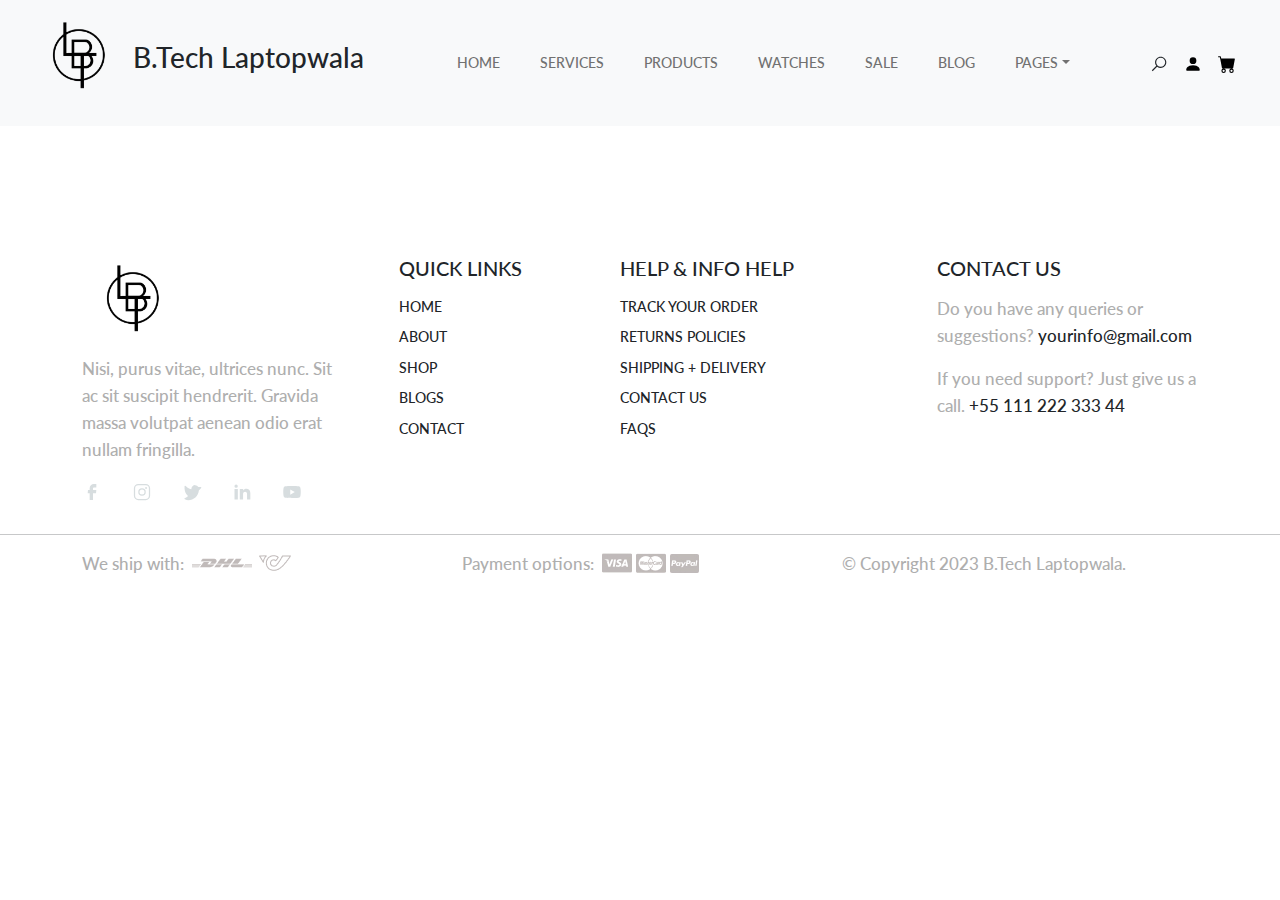
==== commit 5527c520: "website update" ====
--- a/productList.html
+++ b/productList.html
@@ -415,435 +415,9 @@
       </nav>
     </header>
     <div style="width: 100%; height: 160px"></div>
-    <section
-      id="mobile-products"
-      class="product-store position-relative padding-large no-padding-top"
-    >
-      <div class="container">
-        <div class="row">
-          <div class="display-header d-flex justify-content-between pb-3">
-            <h2 class="display-7 text-dark text-uppercase">Our Collections</h2>
-            <div class="btn-right">
-              <a
-                href="shop.html"
-                class="btn btn-medium btn-normal text-uppercase"
-                >Go to Shop</a
-              >
-            </div>
-          </div>
-          <div class="d-flex justify-content-between">
-            <div class="me-4">
-              <img
-                src="https://i.guim.co.uk/img/media/18badfc0b64b09f917fd14bbe47d73fd92feeb27/189_335_5080_3048/master/5080.jpg?width=1200&height=1200&quality=85&auto=format&fit=crop&s=1562112c7a64da36ae0a5e75075a0d12"
-                alt=""
-                class="img-fluid rounded-circle"
-                style="width: 150px"
-              />
-              <h5 class="text-center">I Phones</h5>
-            </div>
-            <div class="me-4">
-              <img
-                src="https://i.guim.co.uk/img/media/18badfc0b64b09f917fd14bbe47d73fd92feeb27/189_335_5080_3048/master/5080.jpg?width=1200&height=1200&quality=85&auto=format&fit=crop&s=1562112c7a64da36ae0a5e75075a0d12"
-                alt=""
-                class="img-fluid rounded-circle"
-                style="width: 150px"
-              />
-              <h5 class="text-center">I Phones</h5>
-            </div>
-            <div class="me-4">
-              <img
-                src="https://i.guim.co.uk/img/media/18badfc0b64b09f917fd14bbe47d73fd92feeb27/189_335_5080_3048/master/5080.jpg?width=1200&height=1200&quality=85&auto=format&fit=crop&s=1562112c7a64da36ae0a5e75075a0d12"
-                alt=""
-                class="img-fluid rounded-circle"
-                style="width: 150px"
-              />
-              <h5 class="text-center">I Phones</h5>
-            </div>
-            <div class="me-4">
-              <img
-                src="https://i.guim.co.uk/img/media/18badfc0b64b09f917fd14bbe47d73fd92feeb27/189_335_5080_3048/master/5080.jpg?width=1200&height=1200&quality=85&auto=format&fit=crop&s=1562112c7a64da36ae0a5e75075a0d12"
-                alt=""
-                class="img-fluid rounded-circle"
-                style="width: 150px"
-              />
-              <h5 class="text-center">I Phones</h5>
-            </div>
-            <div class="me-4">
-              <img
-                src="https://i.guim.co.uk/img/media/18badfc0b64b09f917fd14bbe47d73fd92feeb27/189_335_5080_3048/master/5080.jpg?width=1200&height=1200&quality=85&auto=format&fit=crop&s=1562112c7a64da36ae0a5e75075a0d12"
-                alt=""
-                class="img-fluid rounded-circle"
-                style="width: 150px"
-              />
-              <h5 class="text-center">I Phones</h5>
-            </div>
-            <div class="me-4">
-              <img
-                src="https://i.guim.co.uk/img/media/18badfc0b64b09f917fd14bbe47d73fd92feeb27/189_335_5080_3048/master/5080.jpg?width=1200&height=1200&quality=85&auto=format&fit=crop&s=1562112c7a64da36ae0a5e75075a0d12"
-                alt=""
-                class="img-fluid rounded-circle"
-                style="width: 150px"
-              />
-              <h5 class="text-center">I Phones</h5>
-            </div>
-            <div class="me-4">
-              <img
-                src="https://i.guim.co.uk/img/media/18badfc0b64b09f917fd14bbe47d73fd92feeb27/189_335_5080_3048/master/5080.jpg?width=1200&height=1200&quality=85&auto=format&fit=crop&s=1562112c7a64da36ae0a5e75075a0d12"
-                alt=""
-                class="img-fluid rounded-circle"
-                style="width: 150px"
-              />
-              <h5 class="text-center">I Phones</h5>
-            </div>
-          </div>
-        </div>
-      </div>
-      <div class="swiper-pagination position-absolute text-center"></div>
-    </section>
-    <section
-      id="mobile-products"
-      class="product-store position-relative padding-large no-padding-top"
-    >
-      <div class="container">
-        <div class="row">
-          <div class="display-header d-flex justify-content-between pb-3">
-            <h2 class="display-7 text-dark text-uppercase">Mobile Products</h2>
-            <div class="btn-right">
-              <a
-                href="shop.html"
-                class="btn btn-medium btn-normal text-uppercase"
-                >Go to Shop</a
-              >
-            </div>
-          </div>
-          <div class="swiper product-swiper">
-            <div class="swiper-wrapper">
-              <div class="swiper-slide">
-                <div class="product-card position-relative">
-                  <div class="image-holder">
-                    <img
-                      src="images/product-item1.jpg"
-                      alt="product-item"
-                      class="img-fluid"
-                    />
-                  </div>
-                  <div class="cart-concern position-absolute">
-                    <div class="cart-button d-flex">
-                      <a href="#" class="btn btn-medium btn-black"
-                        >Add to Cart
-                        <svg class="cart-outline">
-                          <use xlink:href="#cart-outline"></use></svg
-                      ></a>
-                    </div>
-                  </div>
-                  <div
-                    class="card-detail d-flex justify-content-between align-items-baseline pt-3"
-                  >
-                    <h3 class="card-title text-uppercase">
-                      <a href="#">Iphone 10</a>
-                    </h3>
-                    <span class="item-price text-primary">$980</span>
-                  </div>
-                </div>
-              </div>
-              <div class="swiper-slide">
-                <div class="product-card position-relative">
-                  <div class="image-holder">
-                    <img
-                      src="images/product-item2.jpg"
-                      alt="product-item"
-                      class="img-fluid"
-                    />
-                  </div>
-                  <div class="cart-concern position-absolute">
-                    <div class="cart-button d-flex">
-                      <a href="#" class="btn btn-medium btn-black"
-                        >Add to Cart<svg class="cart-outline">
-                          <use xlink:href="#cart-outline"></use></svg
-                      ></a>
-                    </div>
-                  </div>
-                  <div
-                    class="card-detail d-flex justify-content-between align-items-baseline pt-3"
-                  >
-                    <h3 class="card-title text-uppercase">
-                      <a href="#">Iphone 11</a>
-                    </h3>
-                    <span class="item-price text-primary">$1100</span>
-                  </div>
-                </div>
-              </div>
-              <div class="swiper-slide">
-                <div class="product-card position-relative">
-                  <div class="image-holder">
-                    <img
-                      src="images/product-item3.jpg"
-                      alt="product-item"
-                      class="img-fluid"
-                    />
-                  </div>
-                  <div class="cart-concern position-absolute">
-                    <div class="cart-button d-flex">
-                      <a href="#" class="btn btn-medium btn-black"
-                        >Add to Cart<svg class="cart-outline">
-                          <use xlink:href="#cart-outline"></use></svg
-                      ></a>
-                    </div>
-                  </div>
-                  <div
-                    class="card-detail d-flex justify-content-between align-items-baseline pt-3"
-                  >
-                    <h3 class="card-title text-uppercase">
-                      <a href="#">Iphone 8</a>
-                    </h3>
-                    <span class="item-price text-primary">$780</span>
-                  </div>
-                </div>
-              </div>
-              <div class="swiper-slide">
-                <div class="product-card position-relative">
-                  <div class="image-holder">
-                    <img
-                      src="images/product-item4.jpg"
-                      alt="product-item"
-                      class="img-fluid"
-                    />
-                  </div>
-                  <div class="cart-concern position-absolute">
-                    <div class="cart-button d-flex">
-                      <a href="#" class="btn btn-medium btn-black"
-                        >Add to Cart<svg class="cart-outline">
-                          <use xlink:href="#cart-outline"></use></svg
-                      ></a>
-                    </div>
-                  </div>
-                  <div
-                    class="card-detail d-flex justify-content-between align-items-baseline pt-3"
-                  >
-                    <h3 class="card-title text-uppercase">
-                      <a href="#">Iphone 13</a>
-                    </h3>
-                    <span class="item-price text-primary">$1500</span>
-                  </div>
-                </div>
-              </div>
-              <div class="swiper-slide">
-                <div class="product-card position-relative">
-                  <div class="image-holder">
-                    <img
-                      src="images/product-item5.jpg"
-                      alt="product-item"
-                      class="img-fluid"
-                    />
-                  </div>
-                  <div class="cart-concern position-absolute">
-                    <div class="cart-button d-flex">
-                      <a href="#" class="btn btn-medium btn-black"
-                        >Add to Cart<svg class="cart-outline">
-                          <use xlink:href="#cart-outline"></use></svg
-                      ></a>
-                    </div>
-                  </div>
-                  <div
-                    class="card-detail d-flex justify-content-between align-items-baseline pt-3"
-                  >
-                    <h3 class="card-title text-uppercase">
-                      <a href="#">Iphone 12</a>
-                    </h3>
-                    <span class="item-price text-primary">$1300</span>
-                  </div>
-                </div>
-              </div>
-            </div>
-          </div>
-        </div>
-      </div>
-      <div class="swiper-pagination position-absolute text-center"></div>
-    </section>
-    <section
-      id="smart-watches"
-      class="product-store padding-large position-relative"
-    >
-      <div class="container">
-        <div class="row">
-          <div class="display-header d-flex justify-content-between pb-3">
-            <h2 class="display-7 text-dark text-uppercase">Smart Watches</h2>
-            <div class="btn-right">
-              <a
-                href="shop.html"
-                class="btn btn-medium btn-normal text-uppercase"
-                >Go to Shop</a
-              >
-            </div>
-          </div>
-          <div class="swiper product-watch-swiper">
-            <div class="swiper-wrapper">
-              <div class="swiper-slide">
-                <div class="product-card position-relative">
-                  <div class="image-holder">
-                    <img
-                      src="images/product-item6.jpg"
-                      alt="product-item"
-                      class="img-fluid"
-                    />
-                  </div>
-                  <div class="cart-concern position-absolute">
-                    <div class="cart-button d-flex">
-                      <a href="#" class="btn btn-medium btn-black"
-                        >Add to Cart<svg class="cart-outline">
-                          <use xlink:href="#cart-outline"></use></svg
-                      ></a>
-                    </div>
-                  </div>
-                  <div
-                    class="card-detail d-flex justify-content-between align-items-baseline pt-3"
-                  >
-                    <h3 class="card-title text-uppercase">
-                      <a href="#">Pink watch</a>
-                    </h3>
-                    <span class="item-price text-primary">$870</span>
-                  </div>
-                </div>
-              </div>
-              <div class="swiper-slide">
-                <div class="product-card position-relative">
-                  <div class="image-holder">
-                    <img
-                      src="images/product-item7.jpg"
-                      alt="product-item"
-                      class="img-fluid"
-                    />
-                  </div>
-                  <div class="cart-concern position-absolute">
-                    <div class="cart-button d-flex">
-                      <a href="#" class="btn btn-medium btn-black"
-                        >Add to Cart<svg class="cart-outline">
-                          <use xlink:href="#cart-outline"></use></svg
-                      ></a>
-                    </div>
-                  </div>
-                  <div
-                    class="card-detail d-flex justify-content-between align-items-baseline pt-3"
-                  >
-                    <h3 class="card-title text-uppercase">
-                      <a href="#">Heavy watch</a>
-                    </h3>
-                    <span class="item-price text-primary">$680</span>
-                  </div>
-                </div>
-              </div>
-              <div class="swiper-slide">
-                <div class="product-card position-relative">
-                  <div class="image-holder">
-                    <img
-                      src="images/product-item8.jpg"
-                      alt="product-item"
-                      class="img-fluid"
-                    />
-                  </div>
-                  <div class="cart-concern position-absolute">
-                    <div class="cart-button d-flex">
-                      <a href="#" class="btn btn-medium btn-black"
-                        >Add to Cart<svg class="cart-outline">
-                          <use xlink:href="#cart-outline"></use></svg
-                      ></a>
-                    </div>
-                  </div>
-                  <div
-                    class="card-detail d-flex justify-content-between align-items-baseline pt-3"
-                  >
-                    <h3 class="card-title text-uppercase">
-                      <a href="#">spotted watch</a>
-                    </h3>
-                    <span class="item-price text-primary">$750</span>
-                  </div>
-                </div>
-              </div>
-              <div class="swiper-slide">
-                <div class="product-card position-relative">
-                  <div class="image-holder">
-                    <img
-                      src="images/product-item9.jpg"
-                      alt="product-item"
-                      class="img-fluid"
-                    />
-                  </div>
-                  <div class="cart-concern position-absolute">
-                    <div class="cart-button d-flex">
-                      <a href="#" class="btn btn-medium btn-black"
-                        >Add to Cart<svg class="cart-outline">
-                          <use xlink:href="#cart-outline"></use></svg
-                      ></a>
-                    </div>
-                  </div>
-                  <div
-                    class="card-detail d-flex justify-content-between align-items-baseline pt-3"
-                  >
-                    <h3 class="card-title text-uppercase">
-                      <a href="#">black watch</a>
-                    </h3>
-                    <span class="item-price text-primary">$650</span>
-                  </div>
-                </div>
-              </div>
-              <div class="swiper-slide">
-                <div class="product-card position-relative">
-                  <div class="image-holder">
-                    <img
-                      src="images/product-item10.jpg"
-                      alt="product-item"
-                      class="img-fluid"
-                    />
-                  </div>
-                  <div class="cart-concern position-absolute">
-                    <div class="cart-button d-flex">
-                      <a href="#" class="btn btn-medium btn-black"
-                        >Add to Cart<svg class="cart-outline">
-                          <use xlink:href="#cart-outline"></use></svg
-                      ></a>
-                    </div>
-                  </div>
-                  <div class="card-detail d-flex justify-content-between pt-3">
-                    <h3 class="card-title text-uppercase">
-                      <a href="#">black watch</a>
-                    </h3>
-                    <span class="item-price text-primary">$750</span>
-                  </div>
-                </div>
-              </div>
-            </div>
-          </div>
-        </div>
-      </div>
-      <div class="swiper-pagination position-absolute text-center"></div>
-    </section>
-    <section
-      id="yearly-sale"
-      class="bg-light-blue overflow-hidden mt-5 padding-xlarge"
-      style="
-        background-image: url('images/single-image1.png');
-        background-position: right;
-        background-repeat: no-repeat;
-      "
-    >
-      <div class="row d-flex flex-wrap align-items-center">
-        <div class="col-md-6 col-sm-12">
-          <div class="text-content offset-4 padding-medium">
-            <h3>10% off</h3>
-            <h2 class="display-2 pb-5 text-uppercase text-dark">
-              New year sale
-            </h2>
-            <a
-              href="shop.html"
-              class="btn btn-medium btn-dark text-uppercase btn-rounded-none"
-              >Shop Sale</a
-            >
-          </div>
-        </div>
-        <div class="col-md-6 col-sm-12"></div>
-      </div>
-    </section>
-
+    <div class="container py-5">
+      <div class="row g-4" id="product-list"></div>
+    </div>
     <footer id="footer" class="overflow-hidden">
       <div class="container">
         <div class="row">
@@ -1001,5 +575,8 @@
     <script type="text/javascript" src="js/bootstrap.bundle.min.js"></script>
     <script type="text/javascript" src="js/plugins.js"></script>
     <script type="text/javascript" src="js/script.js"></script>
+    <script type="text/javascript" src="js/productList.js"></script>
+    <!-- <script id="products" type="text/javascript" src="./products.json"></script> -->
+    <!-- <script src="js/product.js"></script> -->
   </body>
 </html>
--- a/style.css
+++ b/style.css
@@ -1019,3 +1019,51 @@
 .post-navigation:focus svg {
     fill: var(--primary-color);
 }
+
+
+.noscroll::-webkit-scrollbar {
+	width: 0;
+  display: none;
+	background-color: #F5F5F5;
+}
+
+.selected-category {
+  border: 6px solid var(--primary-color);
+}
+
+.product-card {
+  background: white;
+  border-radius: 12px;
+  padding: 20px;
+  box-shadow: 0 2px 8px rgba(0,0,0,0.1);
+  transition: transform 0.2s;
+}
+.product-card:hover {
+  transform: translateY(-5px);
+}
+.product-image {
+  max-width: 200px;
+  height: auto;
+  margin: 0 auto 20px;
+}
+.add-btn {
+  background-color: white;
+  color: #2ecc71;
+  border: 2px solid #2ecc71;
+  border-radius: 4px;
+  padding: 5px 20px;
+  font-weight: 500;
+  transition: all 0.3s;
+}
+.add-btn:hover {
+  background-color: #2ecc71;
+  color: white;
+}
+.price {
+  font-size: 1.2rem;
+  font-weight: 500;
+}
+select.form-select {
+  width: auto;
+  display: inline-block;
+}